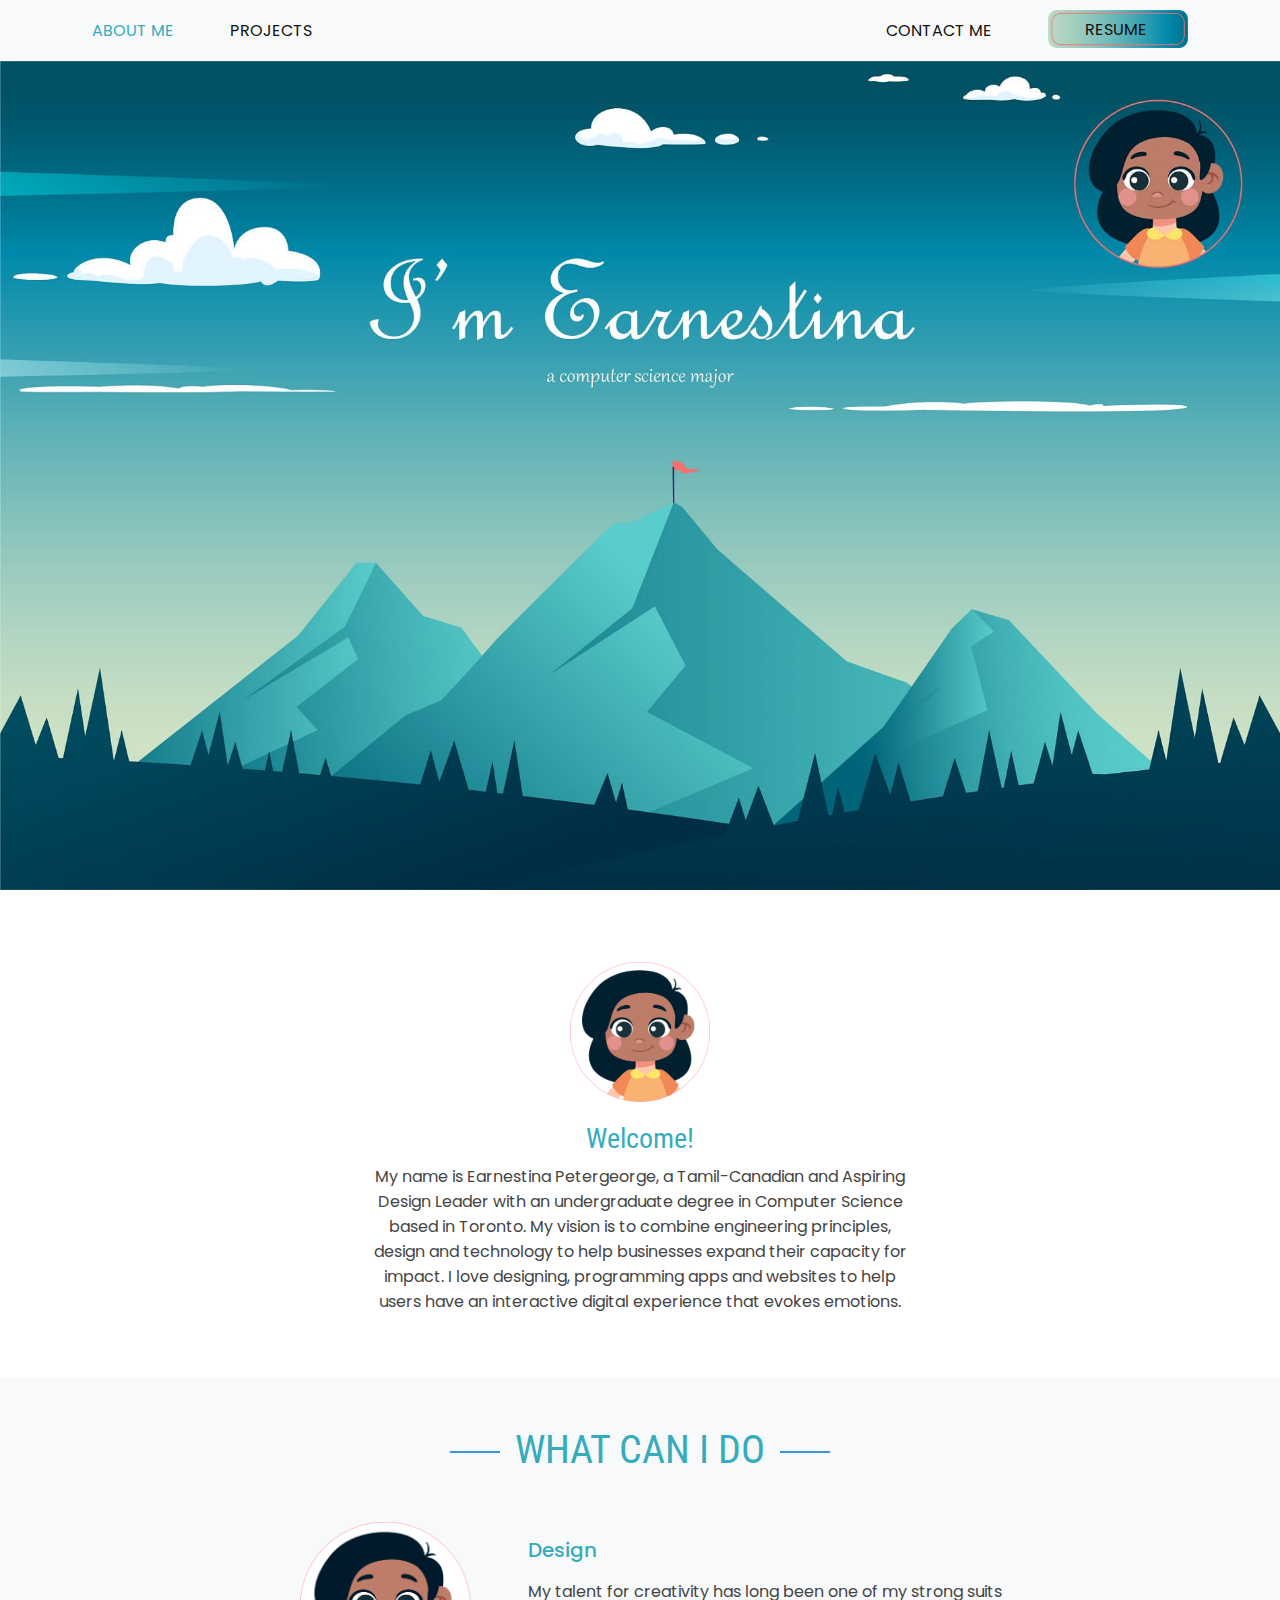
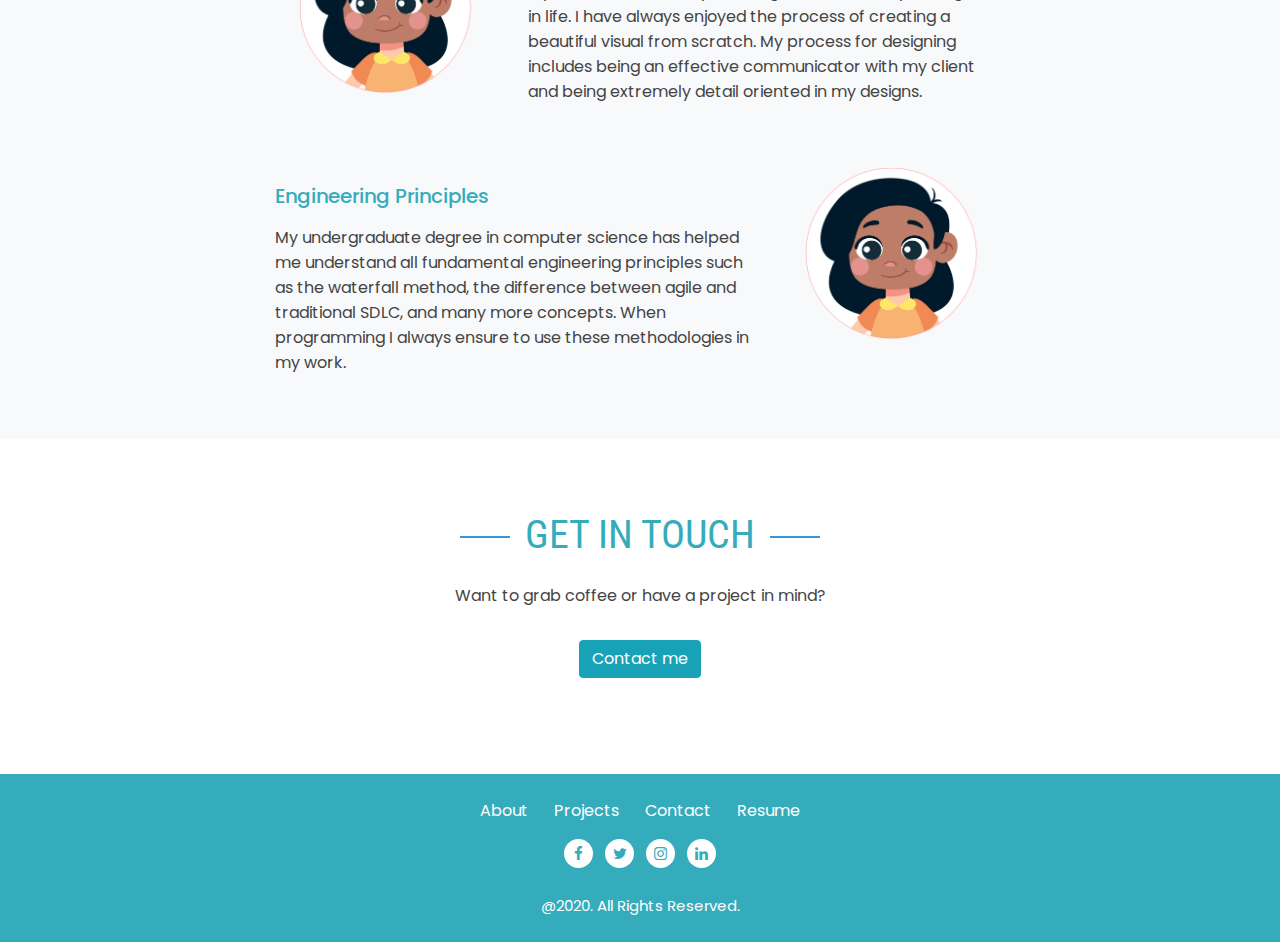
==== index.html @ 1e6b234a "Update index.html" ====
﻿<!DOCTYPE html>
<html lang="en">
<head>
    <title>Portfolio</title>
    <meta charset="utf-8">
    <meta name="viewport" content="width=device-width, initial-scale=1">
    <link rel="stylesheet" href="assets/css/bootstrap.min.css">
    <script src="assets/js/jquery.min.js"></script>
    <script src="assets/js/popper.min.js"></script>
    <script src="assets/js/bootstrap.min.js"></script>
    <link href="https://fonts.googleapis.com/css2?family=Poppins:wght@300;400;500&display=swap" rel="stylesheet">
    <link href="https://fonts.googleapis.com/css2?family=Roboto+Condensed:wght@400;700&display=swap" rel="stylesheet">
    <link href="https://fonts.googleapis.com/css2?family=Lobster+Two:wght@400;700&display=swap" rel="stylesheet">
    <link rel="stylesheet" href="assets/css/style.css">
    <link rel="stylesheet" href="assets/fonts/css/font-awesome.min.css">
</head>

<body>
    <nav class="navbar navbar-expand-md navbar-light bg-light custom-nav">
        <a class="navbar-brand d-lg-none" href="index.html">
            
        </a>
        <button class="navbar-toggler" type="button" data-toggle="collapse" data-target="#navbarToggle" aria-controls="navbarToggle" aria-expanded="false" aria-label="Toggle navigation">
            <span class="navbar-toggler-icon"></span>
        </button>
        <div class="collapse navbar-collapse justify-content-between" id="navbarToggle">

            <ul class="navbar-nav ml-xl-5">
                <li class="nav-item">
                    <a class="nav-link active-menu" href="index.html">About Me</a>
                </li>
                <li class="nav-item">
                    <a class="nav-link" href="projects.html">Projects</a>
                </li>
            </ul>
            <a class="navbar-brand d-none d-lg-block" href="index.html">
                
            </a>
            <ul class="navbar-nav mr-xl-5">
                <li class="nav-item">
                    <a class="nav-link" href="contact.html">Contact Me</a>
                </li>
                <li class="nav-item res-li">                   
                    <a class="nav-link res-link" target="_blank" href="assets/files/resume.pdf">
                        <img src="assets/images/Button.png" class="img-fluid res-btn" alt="img" />
                        <span>Resume</span>
                    </a>
                </li>

            </ul>
        </div>
    </nav>

    <img src="assets/images/banner.jpg" class="img-fluid w-100" alt="img" />

    <section class="mt-5 pt-4 mb-5">
        <div class="container">
            <div class="row">
                <div class="col-md-12 col-xl-6 offset-xl-3 text-center">
                    <img src="assets/images/im1.png" class="img-fluid" width="140" alt="img" />
                    <h3 class="colored mt-3">Welcome!</h3>
                    <p>
                        My name is Earnestina Petergeorge, a Tamil-Canadian and Aspiring Design Leader with an undergraduate degree in  Computer Science based in Toronto.

                        My vision is to combine engineering principles, design and technology to help businesses expand their capacity for impact. 
 
                        I love designing, programming apps and websites to help users have an interactive digital experience that evokes emotions.
 

        
                    </p>
                </div>
            </div>
        </div>
    </section>


    <section class="mt-5 pt-5 pb-5 mb-5 bg-light">
        <div class="container">
            <div class="row">
                <div class="col-md-12 col-xl-8 offset-xl-2">
                    <div class="section-title">
                        <h1 class="colored">What Can I Do</h1>
                    </div>
                    <div class="row mt-5">
                        <div class="col-md-4">
                            <img src="assets/images/img3.png" class="img-fluid mx-auto d-block" style="width:182px" alt="img" />
                        </div>
                        <div class="col-md-8">
                            <p class="colored mt-3 title-text">Design</p>
                            <p>
                                My talent for creativity has long been one of my strong suits in life. I have always enjoyed the process of creating a beautiful visual from scratch. My process for designing includes being an effective communicator with my client and being extremely detail oriented in my designs. 
 
                            </p>
                        </div>
                    </div>

                    <div class="row mt-5">
                        <div class="col-md-8 order-md-1 order-2">
                            <p class="colored mt-3 title-text">Engineering Principles </p>
                            <p>
                                My undergraduate degree in computer science has helped me understand all fundamental engineering principles such as the waterfall method, the difference between agile and traditional SDLC, and many more concepts. When programming I always ensure to use these methodologies in my work.
                            </p>
                        </div>
                        <div class="col-md-4 order-md-2 order-1">
                            <img src="assets/images/img3.png" class="img-fluid mx-auto d-block" style="width:182px" alt="img" />
                        </div>
                    </div>
                </div>
            </div>
        </div>
    </section>

    <section class="mt-5 pt-4 pb-5 mb-5">
        <div class="container">
            <div class="row">
                <div class="col-md-12 col-xl-6 offset-xl-3 text-center">

                    <div class="section-title">
                        <h1 class="colored">Get In Touch</h1>
                    </div>
                    <p class="mt-4">
                        Want to grab coffee or have a project in mind?
                    </p>
                    <a href="contact.html" class="btn btn-info mt-3">
                        Contact me
                    </a>
                </div>
            </div>
        </div>
    </section>

    <footer class="pt-4 pb-4">
        <div class="container">
            <div class="row">
                <div class="col-md-12">
                    <ul class="list-inline footer-list">
                        <li class="list-inline-item">
                            <a href="index.html">About</a>
                        </li>
                        <li class="list-inline-item">
                            <a href="projects.html">Projects</a>
                        </li>
                        <li class="list-inline-item">
                            <a href="contact.html">Contact</a>
                        </li>
                        <li class="list-inline-item">
                            <a href="files/resume.pdf">Resume</a>
                        </li>
                    </ul>
                    <ul class="list-inline social-list">
                        <li class="list-inline-item">
                            <a href="#">
                                <i class="fa fa-facebook"></i>
                            </a>
                        </li>
                        <li class="list-inline-item">
                            <a href="#">
                                <i class="fa fa-twitter"></i>
                            </a>
                        </li>
                        <li class="list-inline-item">
                            <a href="#">
                                <i class="fa fa-instagram"></i>
                            </a>
                        </li>
                        <li class="list-inline-item">
                            <a href="https://www.linkedin.com/in/earnestina-petergeorge-698077192/">
                                <i class="fa fa-linkedin"></i>
                            </a>
                        </li>
                    </ul>
                    <p>
                        @2020. All Rights Reserved.
                    </p>
                </div>
            </div>
        </div>
    </footer>

</body>
</html>
---- assets/css/style.css ----
body {
    font-size: 16px;
    line-height: 25px;
    color: #444444;
    font-weight: 400;
    font-family: 'Poppins', sans-serif;
}

h1, h2, h3, h4, h5 {
    color: #221e1e;
    font-weight: 400;
    font-family: 'Roboto Condensed', sans-serif;
}

.titles {
    font-family: 'Lobster Two', cursive;
}

.logo-img {
    width: 70px;
}

.colored {
    color: #35acbc;
}

.custom-nav a {
    color: #111 !important;
    text-transform: uppercase;
    margin: 2px 20px;
}

.navbar-nav .btn {
    color: white !important;
    padding-left: 20px !important;
    padding-right: 20px !important;
    border-radius: 25px;
}

.title-text {
    font-size: 20px;
    font-weight: 500;
}

.section-title {
    text-align: center;
}

.custom-nav .active-menu {
    color: #35acbc !important;
}

.section-title h1 {
    font-size: 40px;
    text-transform: uppercase;
    position: relative;
}

    .section-title h1::before, .section-title h1::after {
        content: '';
        width: 50px;
        height: 2px;
        background: #3498db;
        display: inline-block;
    }

    .section-title h1::before {
        margin: 0 15px 10px 0;
    }

    .section-title h1::after {
        margin: 0 0 10px 15px;
    }


footer {
    background: #35acbc;
    text-align: center;
}

    footer ul {
        text-align: center;
        color: white;
    }

.footer-list li a {
    color: white;
    padding: 3px 7px;
}

.social-list i {
    width: 29px;
    height: 29px;
    color: #35acbc;
    background: white;
    border-radius: 100%;
    line-height: 29px;
    font-size: 15px;
}

    .social-list i:hover {
        background: #eeeeee;
    }

footer p {
    color: white;
    margin-top: 25px;
    font-size: 15px;
    margin-bottom: 0px;
}

.bg-section {
    background-size: cover !important;
    background-position: center center !important;
    background-repeat: no-repeat !important;
    position: relative;
    width: 100% !important;
}

.header-sub {
    background-size: cover !important;
    background-position: center center !important;
    background-repeat: no-repeat !important;
    position: relative;
}

.bg-section-content-sub {
    padding: 100px 0px;
    text-align: center;
}

.bg-section-content h1 {
    font-size: 54px;
    color: #fff;
    margin-bottom: 0;
    margin-top: 0px;
    font-weight: 400;
    display: inline-block;
    background: #FFECB3;
    color: black;
    padding: 3px 20px;
}


.bg-section-content h2 {
    font-size: 30px;
    color: #fff;
    margin-top: 29px;
    margin-bottom: 37px;
    font-weight: 400;
}

.img-width {
    width: 80%;
    margin: 0 auto;
    display: block;
}

.my-skills {
    background: #35acbc33;
    padding: 82px 15px 15px 15px;
    margin-top: -64px;
}

.my-list {
    list-style: none;
    padding-left: 0px;
    position: relative;
    margin-top: 17px !important;
}


    .my-list li {
        margin-bottom: 20px;
        position: relative;
        padding-left: 35px;
        color: #333;
    }

    .my-list img {
        position: absolute;
        left: 0px;
        top: 2px;
        width: 23px;
    }

.contact-us a {
    color: #333;
    text-decoration: none;
}

.contact-us p {
    font-size: 17px;
    margin-bottom: 23px;
}

.res-btn {
    width: 140px;
}

    .res-btn:hover {
        opacity: 0.8;
    }


.res-li {
    position: relative;
}

.res-link {
    padding: 0;
}

.res-li span {
    position: absolute;
    left: 65px;
    top: 9px;
}


@media(min-width:1200px) {
    .project-details {
        margin-left: 40px;
    }

    .logo-img {
        width: 85px;
        margin-top: -9px;
        margin-bottom: -9px;
    }
}

@media(max-width:767px) {
    .section-title h1::before, .section-title h1::after {
        display: none;
    }
}
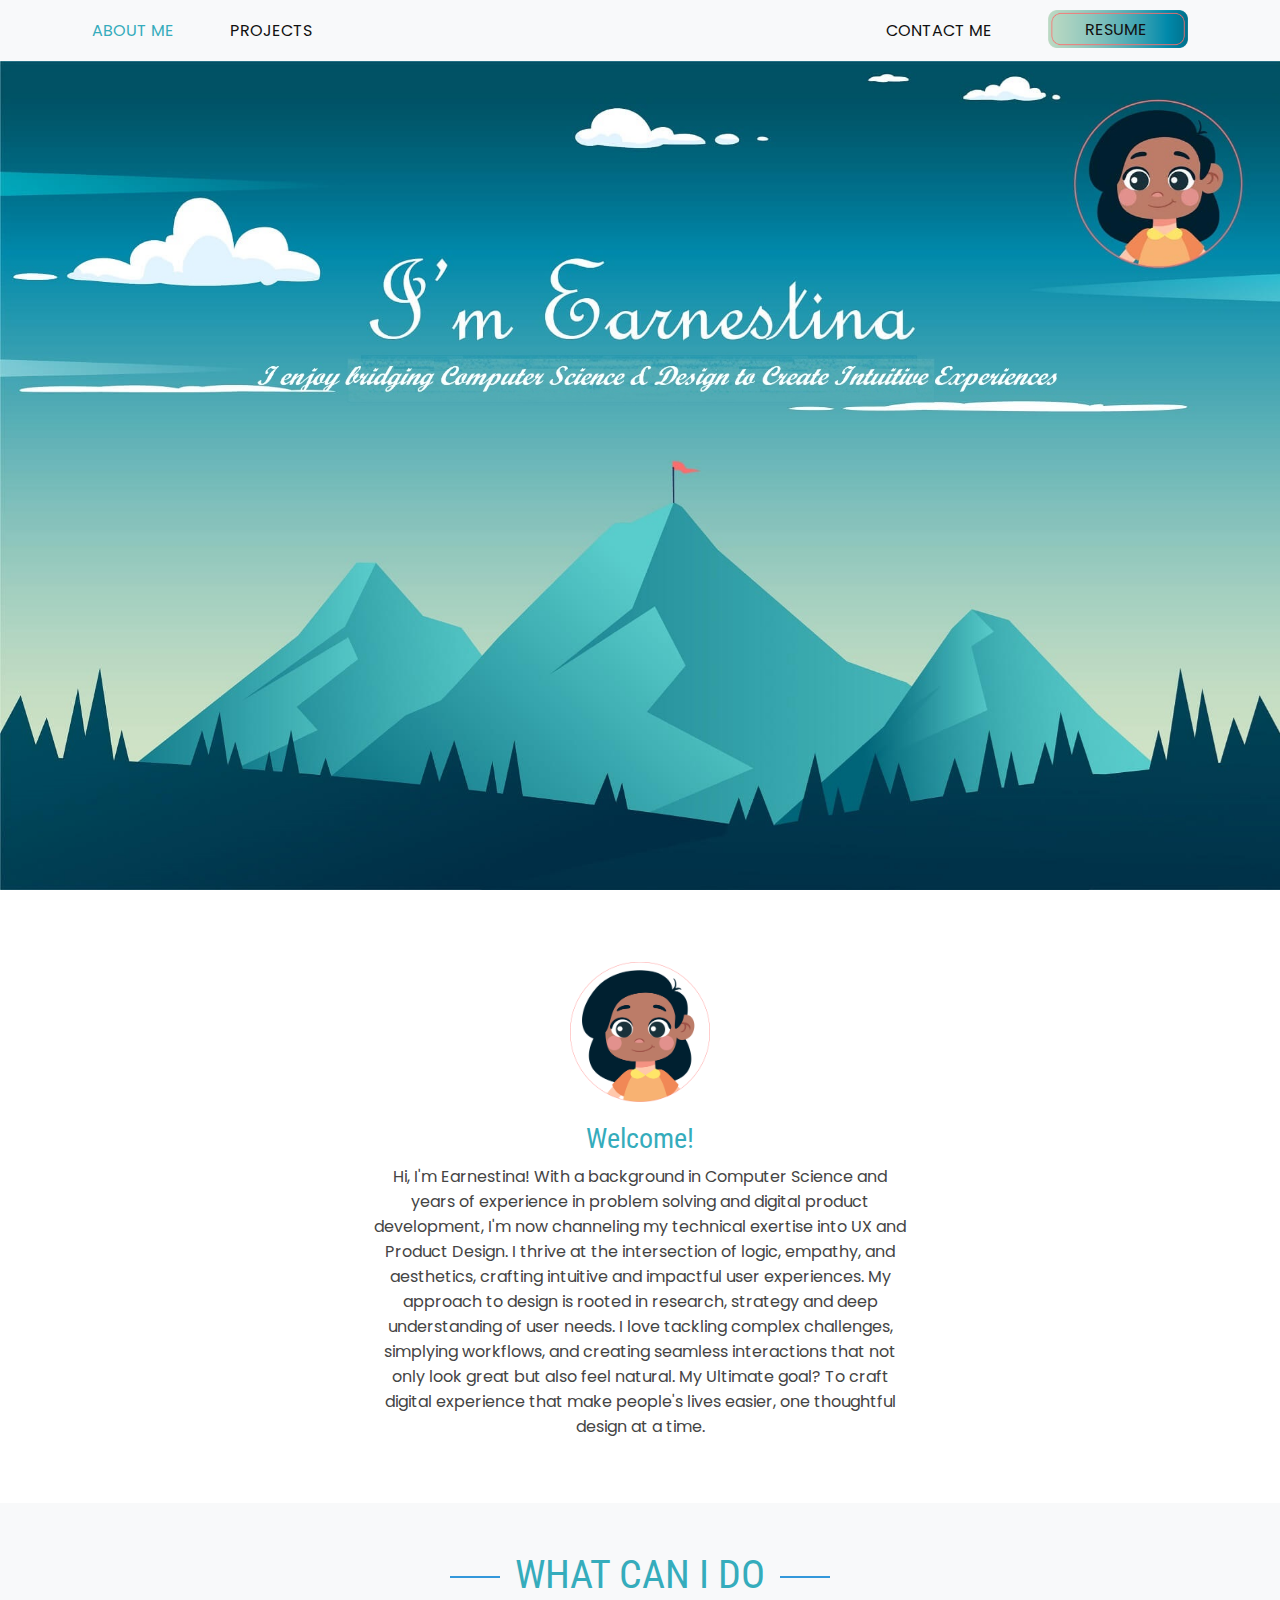
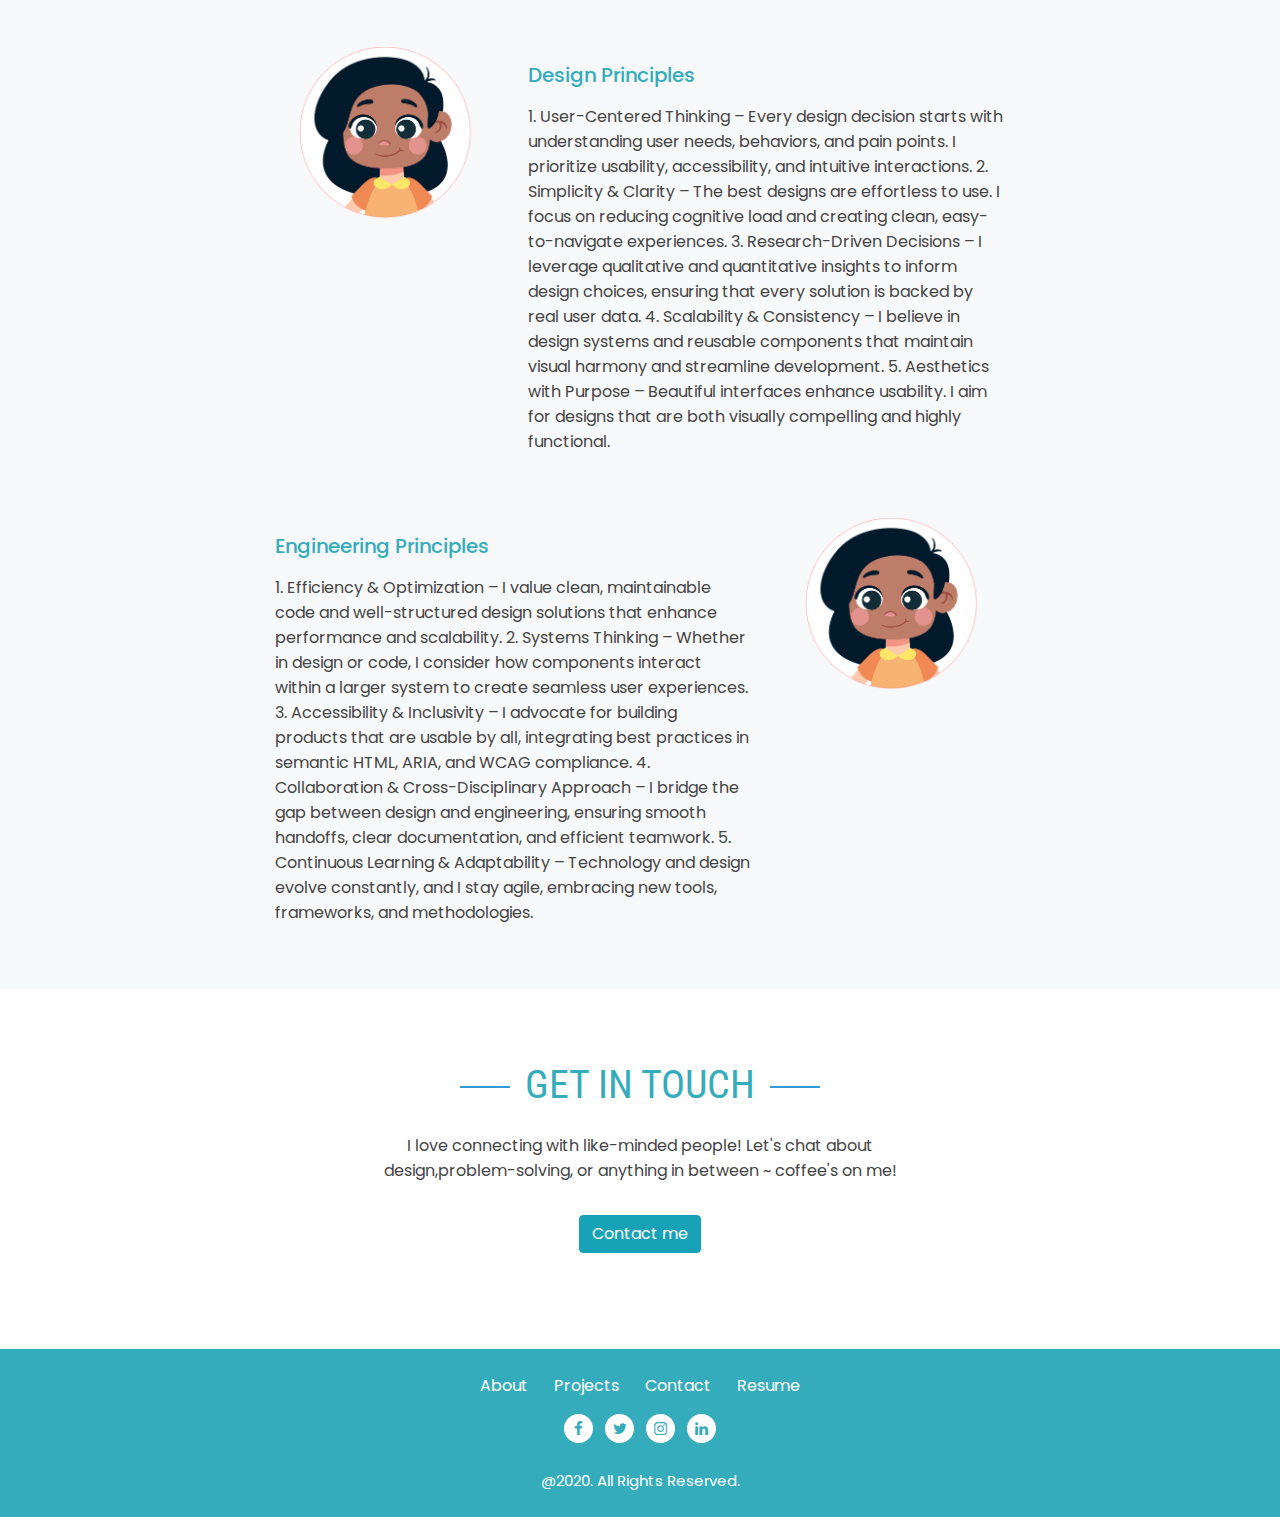
==== commit 60ba71a4: "Update index.html" ====
--- a/index.html
+++ b/index.html
@@ -41,7 +41,7 @@
                     <a class="nav-link" href="contact.html">Contact Me</a>
                 </li>
                 <li class="nav-item res-li">                   
-                    <a class="nav-link res-link" target="_blank" href="assets/files/resume.pdf">
+                    <a class="nav-link res-link" target="_blank" href="assets/files/Earnestina Petergeorge.pdf">
                         <img src="assets/images/Button.png" class="img-fluid res-btn" alt="img" />
                         <span>Resume</span>
                     </a>
@@ -60,11 +60,13 @@
                     <img src="assets/images/im1.png" class="img-fluid" width="140" alt="img" />
                     <h3 class="colored mt-3">Welcome!</h3>
                     <p>
-                        My name is Earnestina Petergeorge, a Tamil-Canadian and Aspiring Design Leader with an undergraduate degree in  Computer Science based in Toronto.
-
-                        My vision is to combine engineering principles, design and technology to help businesses expand their capacity for impact. 
- 
-                        I love designing, programming apps and websites to help users have an interactive digital experience that evokes emotions.
+                        Hi, I'm Earnestina! With a background in Computer Science and years of experience in problem solving and digital product development, I'm now channeling my technical exertise into UX and Product Design.
+                        
+                        I thrive at the intersection of logic, empathy, and aesthetics, crafting intuitive and impactful user experiences.
+                        
+                        My approach to design is rooted in research, strategy and deep understanding of user needs. I love tackling complex challenges, simplying workflows, and creating seamless interactions that not only look great but also feel natural.
+
+                        My Ultimate goal? To craft digital experience that make people's lives easier, one thoughtful design at a time.
  
 
         
@@ -87,9 +89,19 @@
                             <img src="assets/images/img3.png" class="img-fluid mx-auto d-block" style="width:182px" alt="img" />
                         </div>
                         <div class="col-md-8">
-                            <p class="colored mt-3 title-text">Design</p>
+                            <p class="colored mt-3 title-text">Design Principles</p>
                             <p>
-                                My talent for creativity has long been one of my strong suits in life. I have always enjoyed the process of creating a beautiful visual from scratch. My process for designing includes being an effective communicator with my client and being extremely detail oriented in my designs. 
+                                1. User-Centered Thinking – Every design decision starts with understanding user needs, behaviors, and pain points. I prioritize usability, accessibility, and intuitive interactions.
+
+                                2. Simplicity & Clarity – The best designs are effortless to use. I focus on reducing cognitive load and creating clean, easy-to-navigate experiences.
+
+                                3. Research-Driven Decisions – I leverage qualitative and quantitative insights to inform design choices, ensuring that every solution is backed by real user data.
+
+                                4. Scalability & Consistency – I believe in design systems and reusable components that maintain visual harmony and streamline development.
+
+                                5. Aesthetics with Purpose – Beautiful interfaces enhance usability. I aim for designs that are both visually compelling and highly functional.
+
+
  
                             </p>
                         </div>
@@ -99,7 +111,15 @@
                         <div class="col-md-8 order-md-1 order-2">
                             <p class="colored mt-3 title-text">Engineering Principles </p>
                             <p>
-                                My undergraduate degree in computer science has helped me understand all fundamental engineering principles such as the waterfall method, the difference between agile and traditional SDLC, and many more concepts. When programming I always ensure to use these methodologies in my work.
+                                1. Efficiency & Optimization – I value clean, maintainable code and well-structured design solutions that enhance performance and scalability.
+
+                                2. Systems Thinking – Whether in design or code, I consider how components interact within a larger system to create seamless user experiences.
+
+                                3. Accessibility & Inclusivity – I advocate for building products that are usable by all, integrating best practices in semantic HTML, ARIA, and WCAG compliance.
+
+                                4. Collaboration & Cross-Disciplinary Approach – I bridge the gap between design and engineering, ensuring smooth handoffs, clear documentation, and efficient teamwork.
+
+                                5. Continuous Learning & Adaptability – Technology and design evolve constantly, and I stay agile, embracing new tools, frameworks, and methodologies.
                             </p>
                         </div>
                         <div class="col-md-4 order-md-2 order-1">
@@ -120,7 +140,7 @@
                         <h1 class="colored">Get In Touch</h1>
                     </div>
                     <p class="mt-4">
-                        Want to grab coffee or have a project in mind?
+                        I love connecting with like-minded people! Let's chat about design,problem-solving, or anything in between ~ coffee's on me!
                     </p>
                     <a href="contact.html" class="btn btn-info mt-3">
                         Contact me
@@ -145,7 +165,7 @@
                             <a href="contact.html">Contact</a>
                         </li>
                         <li class="list-inline-item">
-                            <a href="files/resume.pdf">Resume</a>
+                            <a href="files/Earnestina Petergeorge.pdf">Resume</a>
                         </li>
                     </ul>
                     <ul class="list-inline social-list">
@@ -165,7 +185,7 @@
                             </a>
                         </li>
                         <li class="list-inline-item">
-                            <a href="https://www.linkedin.com/in/earnestina-petergeorge-698077192/">
+                            <a href="https://www.linkedin.com/in/earnestina/">
                                 <i class="fa fa-linkedin"></i>
                             </a>
                         </li>
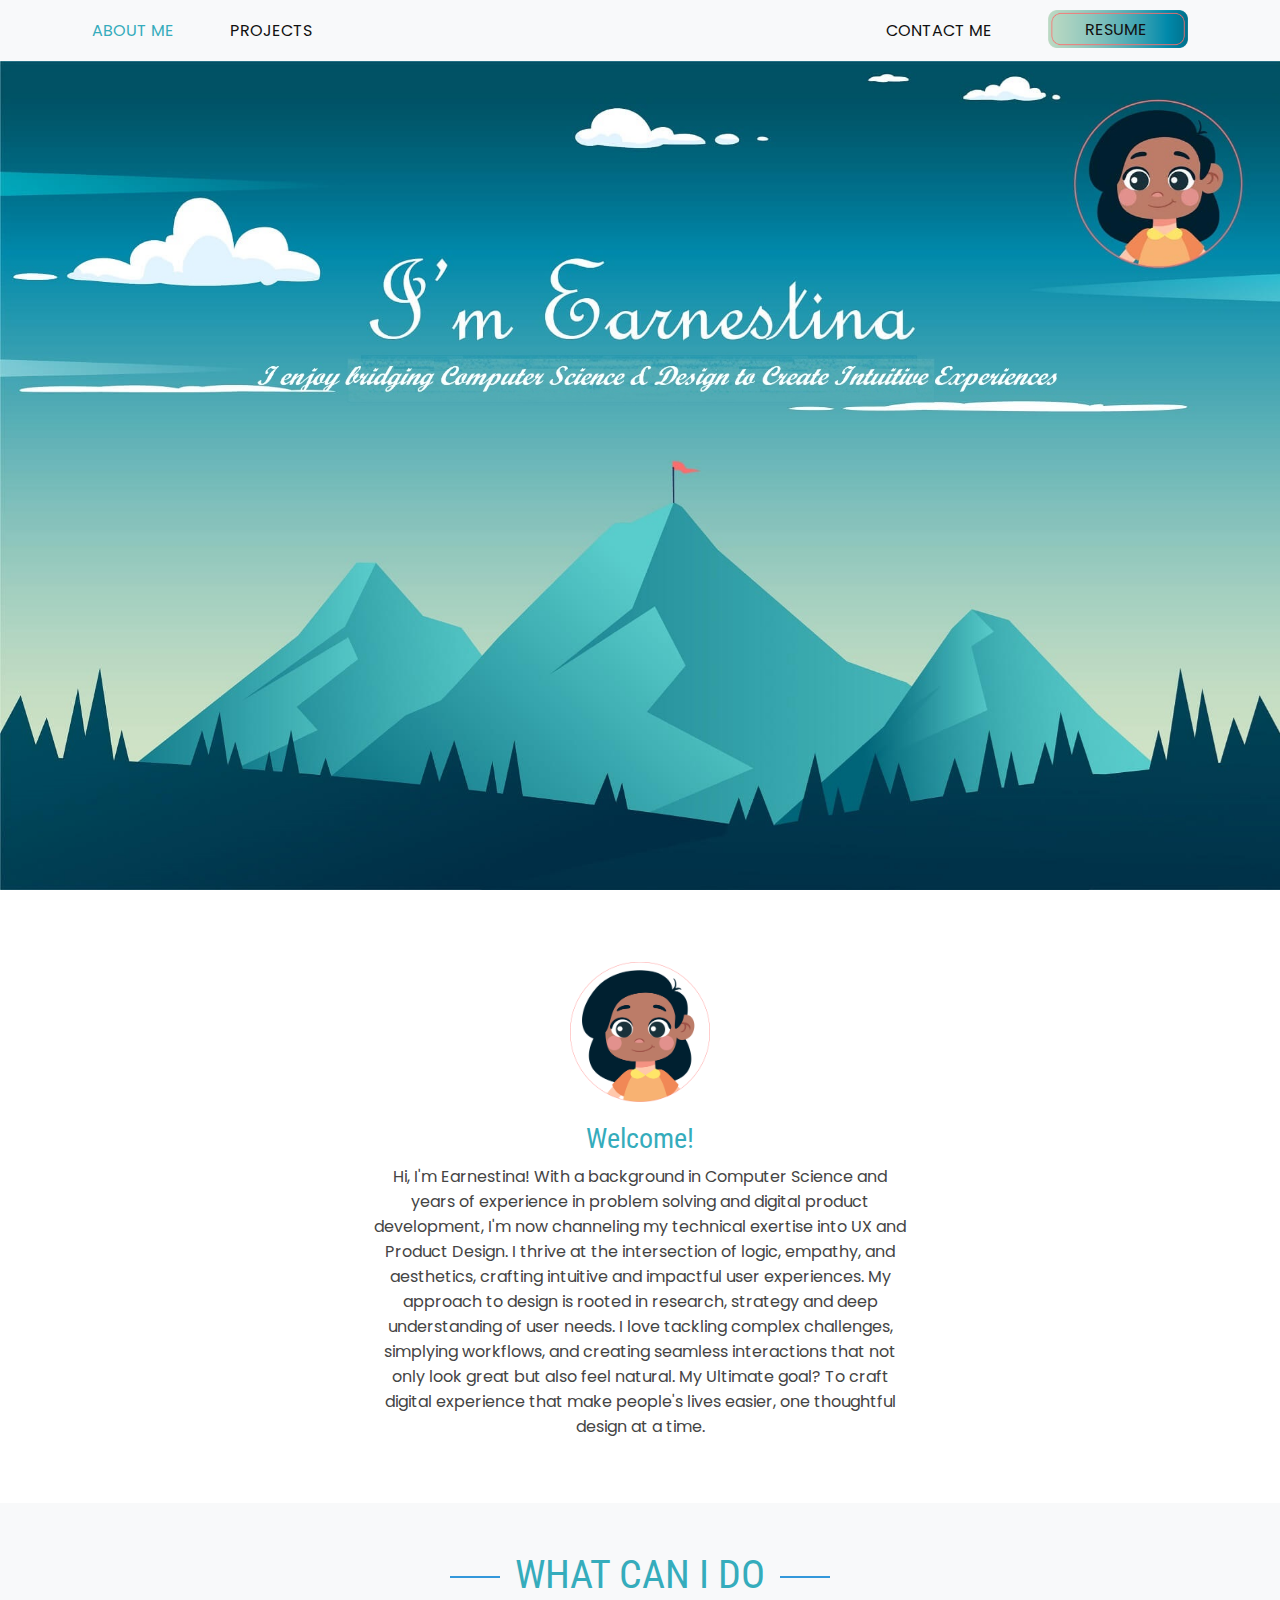
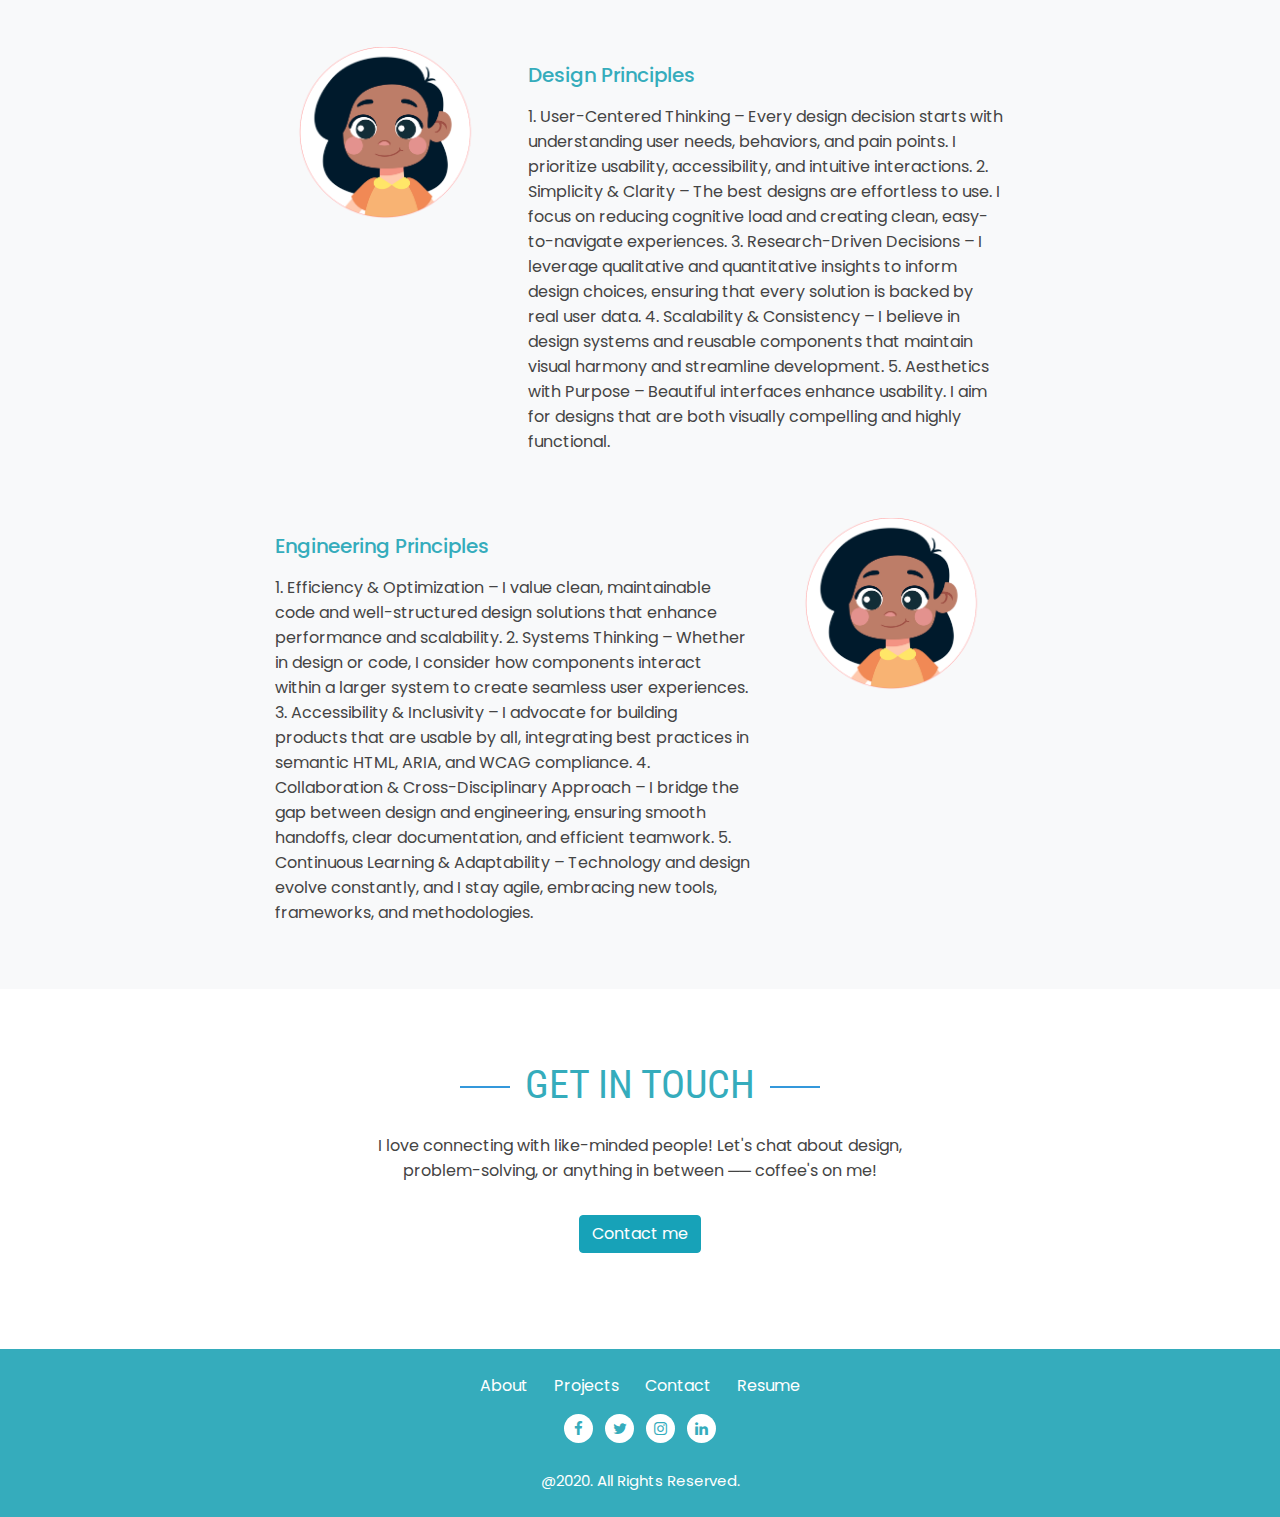
==== commit c8b79c55: "Update index.html" ====
--- a/index.html
+++ b/index.html
@@ -66,6 +66,8 @@
                         
                         My approach to design is rooted in research, strategy and deep understanding of user needs. I love tackling complex challenges, simplying workflows, and creating seamless interactions that not only look great but also feel natural.
 
+                        
+                        
                         My Ultimate goal? To craft digital experience that make people's lives easier, one thoughtful design at a time.
  
 
@@ -93,12 +95,20 @@
                             <p>
                                 1. User-Centered Thinking – Every design decision starts with understanding user needs, behaviors, and pain points. I prioritize usability, accessibility, and intuitive interactions.
 
+                               
+                                
                                 2. Simplicity & Clarity – The best designs are effortless to use. I focus on reducing cognitive load and creating clean, easy-to-navigate experiences.
 
+                               
+                               
                                 3. Research-Driven Decisions – I leverage qualitative and quantitative insights to inform design choices, ensuring that every solution is backed by real user data.
 
+                                
+                               
                                 4. Scalability & Consistency – I believe in design systems and reusable components that maintain visual harmony and streamline development.
 
+                                
+                               
                                 5. Aesthetics with Purpose – Beautiful interfaces enhance usability. I aim for designs that are both visually compelling and highly functional.
 
 
@@ -113,12 +123,20 @@
                             <p>
                                 1. Efficiency & Optimization – I value clean, maintainable code and well-structured design solutions that enhance performance and scalability.
 
+                               
+                                
                                 2. Systems Thinking – Whether in design or code, I consider how components interact within a larger system to create seamless user experiences.
 
+                                
+                                
                                 3. Accessibility & Inclusivity – I advocate for building products that are usable by all, integrating best practices in semantic HTML, ARIA, and WCAG compliance.
 
+                               
+                                
                                 4. Collaboration & Cross-Disciplinary Approach – I bridge the gap between design and engineering, ensuring smooth handoffs, clear documentation, and efficient teamwork.
 
+                                
+                                
                                 5. Continuous Learning & Adaptability – Technology and design evolve constantly, and I stay agile, embracing new tools, frameworks, and methodologies.
                             </p>
                         </div>
@@ -140,7 +158,7 @@
                         <h1 class="colored">Get In Touch</h1>
                     </div>
                     <p class="mt-4">
-                        I love connecting with like-minded people! Let's chat about design,problem-solving, or anything in between ~ coffee's on me!
+                        I love connecting with like-minded people! Let's chat about design, problem-solving, or anything in between ── coffee's on me!
                     </p>
                     <a href="contact.html" class="btn btn-info mt-3">
                         Contact me
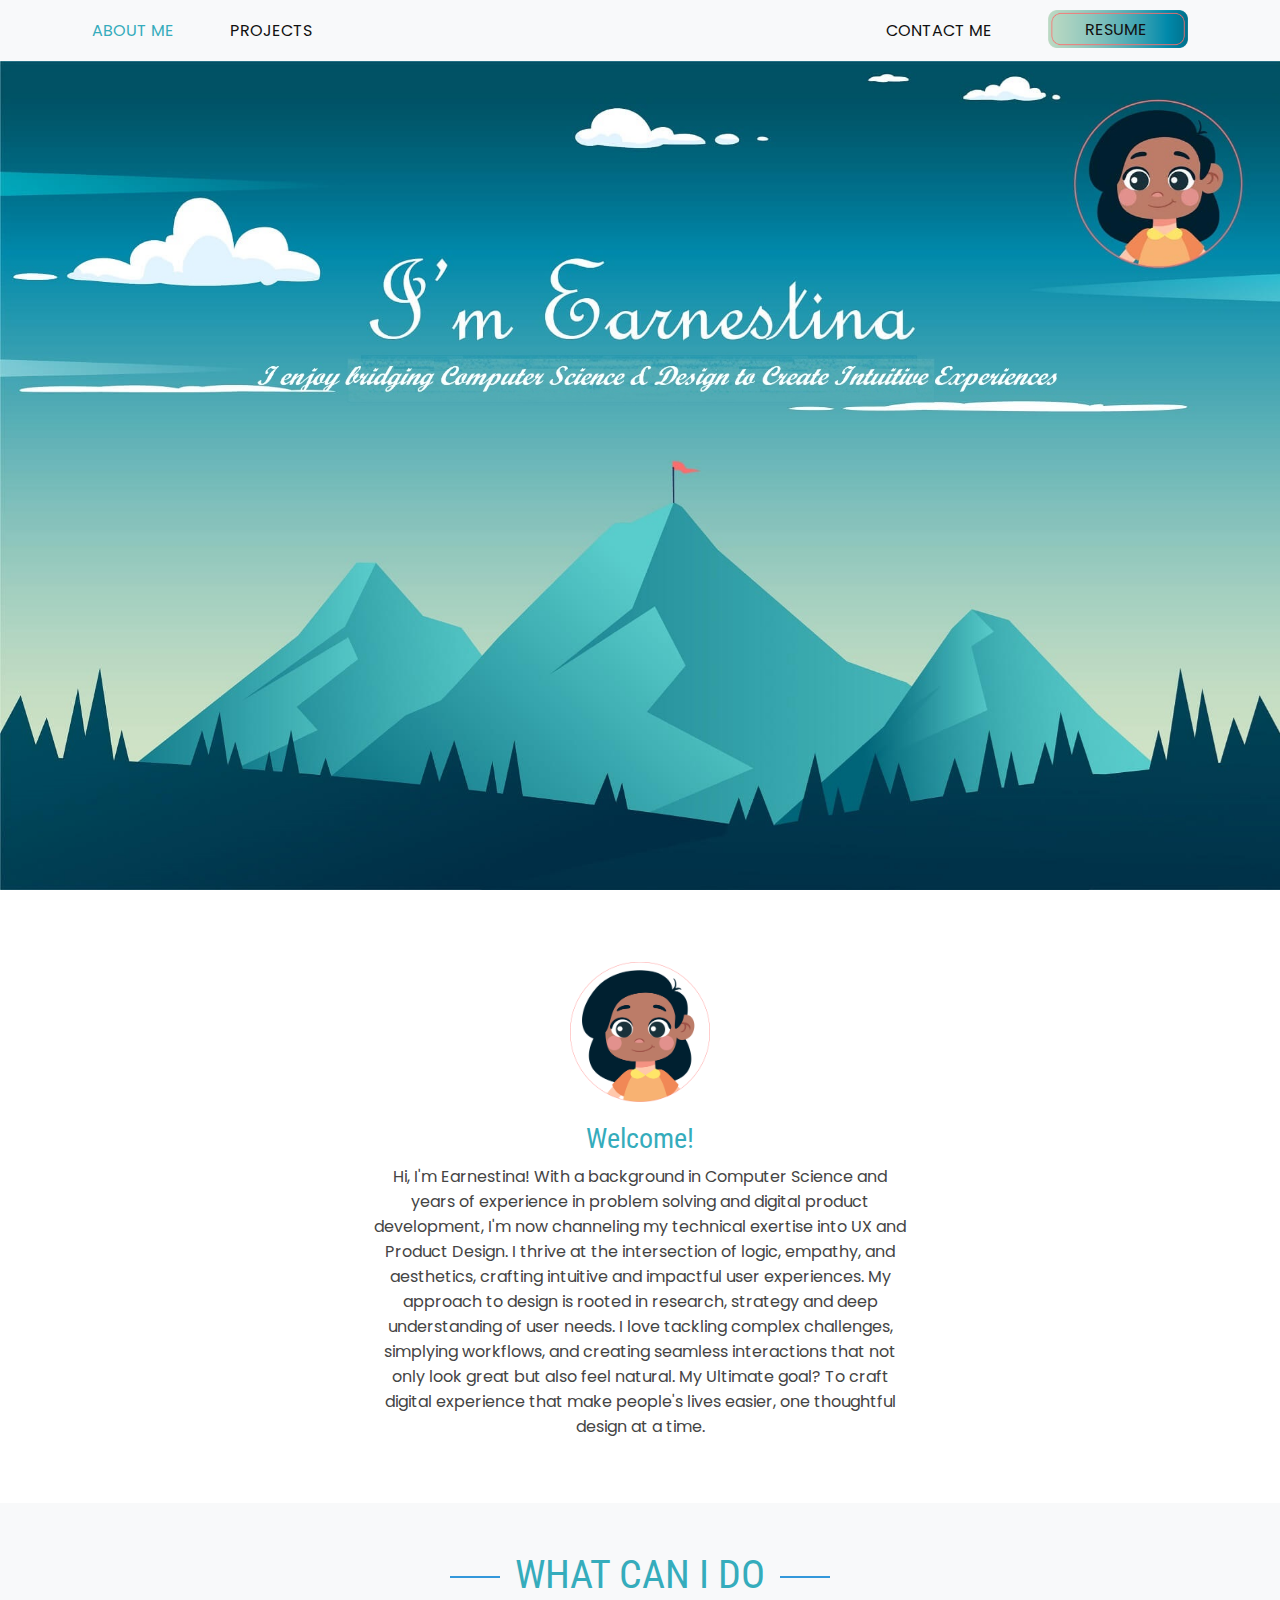
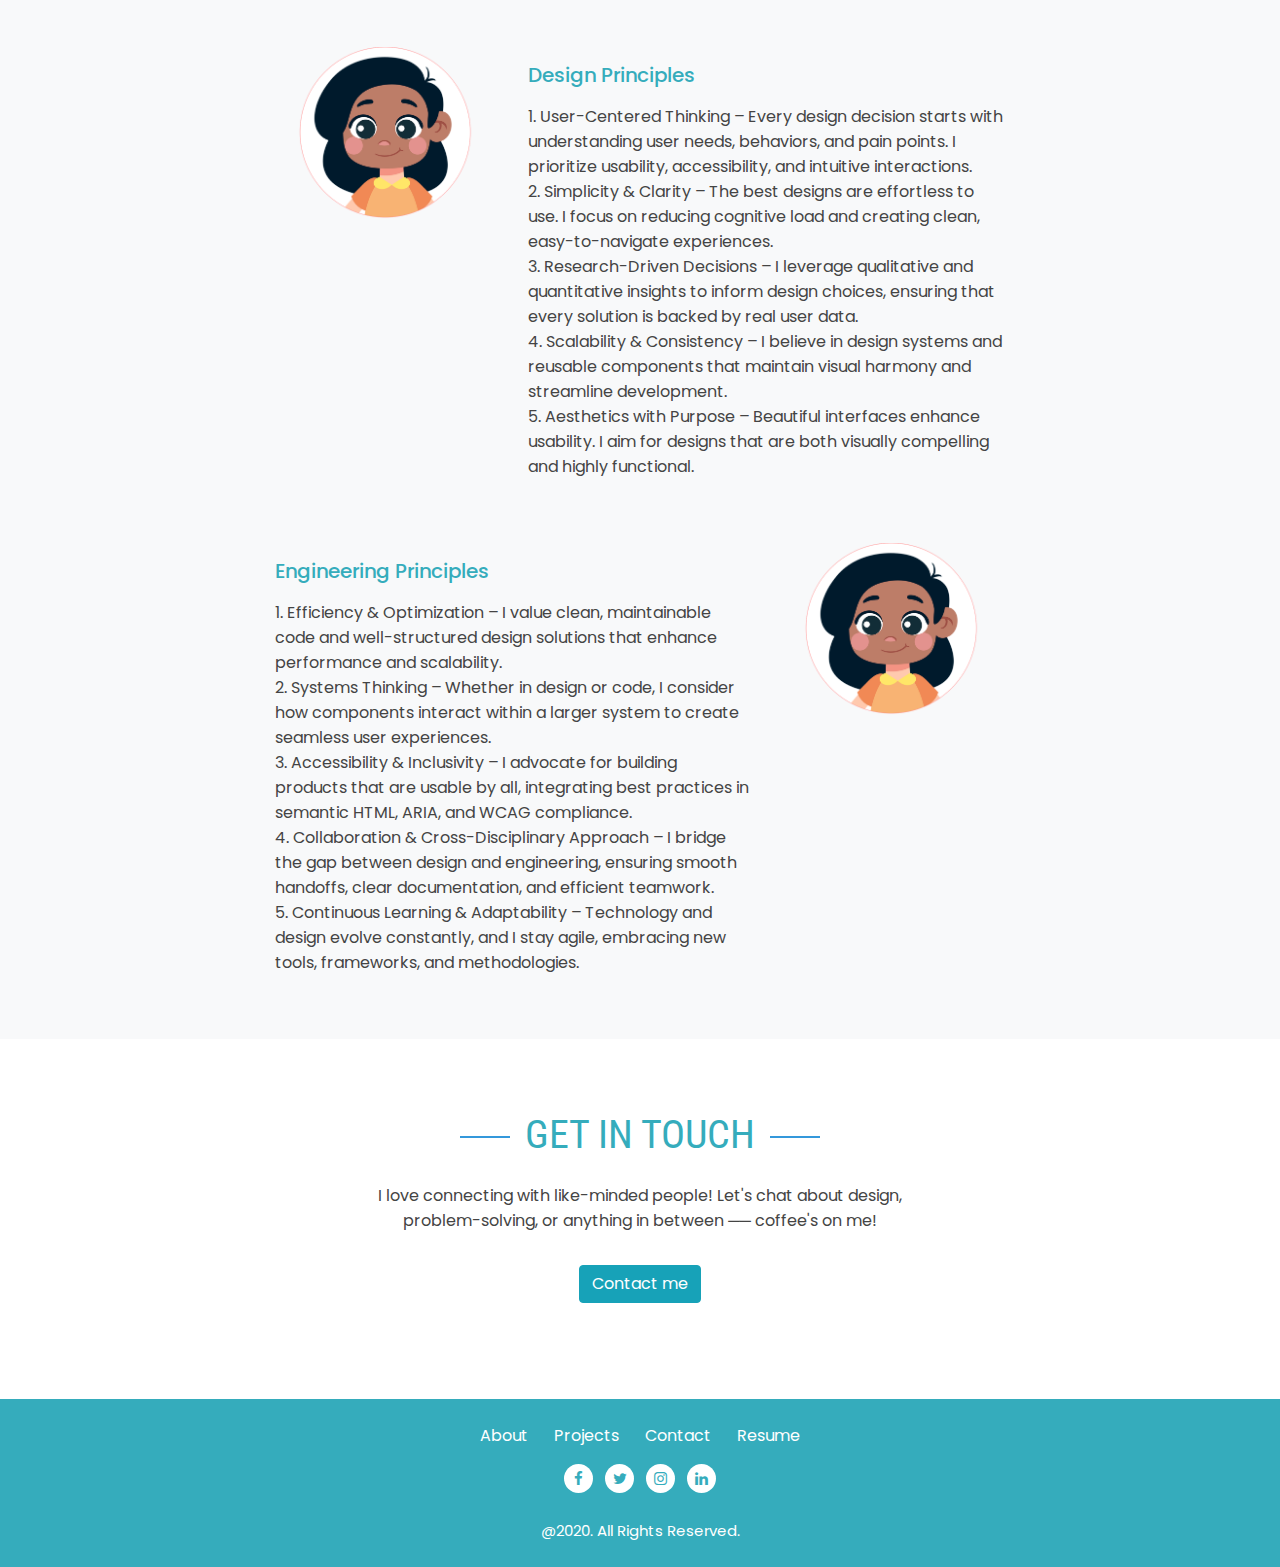
==== commit 23d050bc: "Update index.html" ====
--- a/index.html
+++ b/index.html
@@ -95,19 +95,19 @@
                             <p>
                                 1. User-Centered Thinking – Every design decision starts with understanding user needs, behaviors, and pain points. I prioritize usability, accessibility, and intuitive interactions.
 
-                               
+                               <br>
                                 
                                 2. Simplicity & Clarity – The best designs are effortless to use. I focus on reducing cognitive load and creating clean, easy-to-navigate experiences.
 
-                               
+                               <br>
                                
                                 3. Research-Driven Decisions – I leverage qualitative and quantitative insights to inform design choices, ensuring that every solution is backed by real user data.
 
-                                
+                                <br>
                                
                                 4. Scalability & Consistency – I believe in design systems and reusable components that maintain visual harmony and streamline development.
 
-                                
+                                <br>
                                
                                 5. Aesthetics with Purpose – Beautiful interfaces enhance usability. I aim for designs that are both visually compelling and highly functional.
 
@@ -123,19 +123,19 @@
                             <p>
                                 1. Efficiency & Optimization – I value clean, maintainable code and well-structured design solutions that enhance performance and scalability.
 
-                               
+                               <br>
                                 
                                 2. Systems Thinking – Whether in design or code, I consider how components interact within a larger system to create seamless user experiences.
 
-                                
+                                <br>
                                 
                                 3. Accessibility & Inclusivity – I advocate for building products that are usable by all, integrating best practices in semantic HTML, ARIA, and WCAG compliance.
 
-                               
+                               <br>
                                 
                                 4. Collaboration & Cross-Disciplinary Approach – I bridge the gap between design and engineering, ensuring smooth handoffs, clear documentation, and efficient teamwork.
 
-                                
+                                <br>
                                 
                                 5. Continuous Learning & Adaptability – Technology and design evolve constantly, and I stay agile, embracing new tools, frameworks, and methodologies.
                             </p>
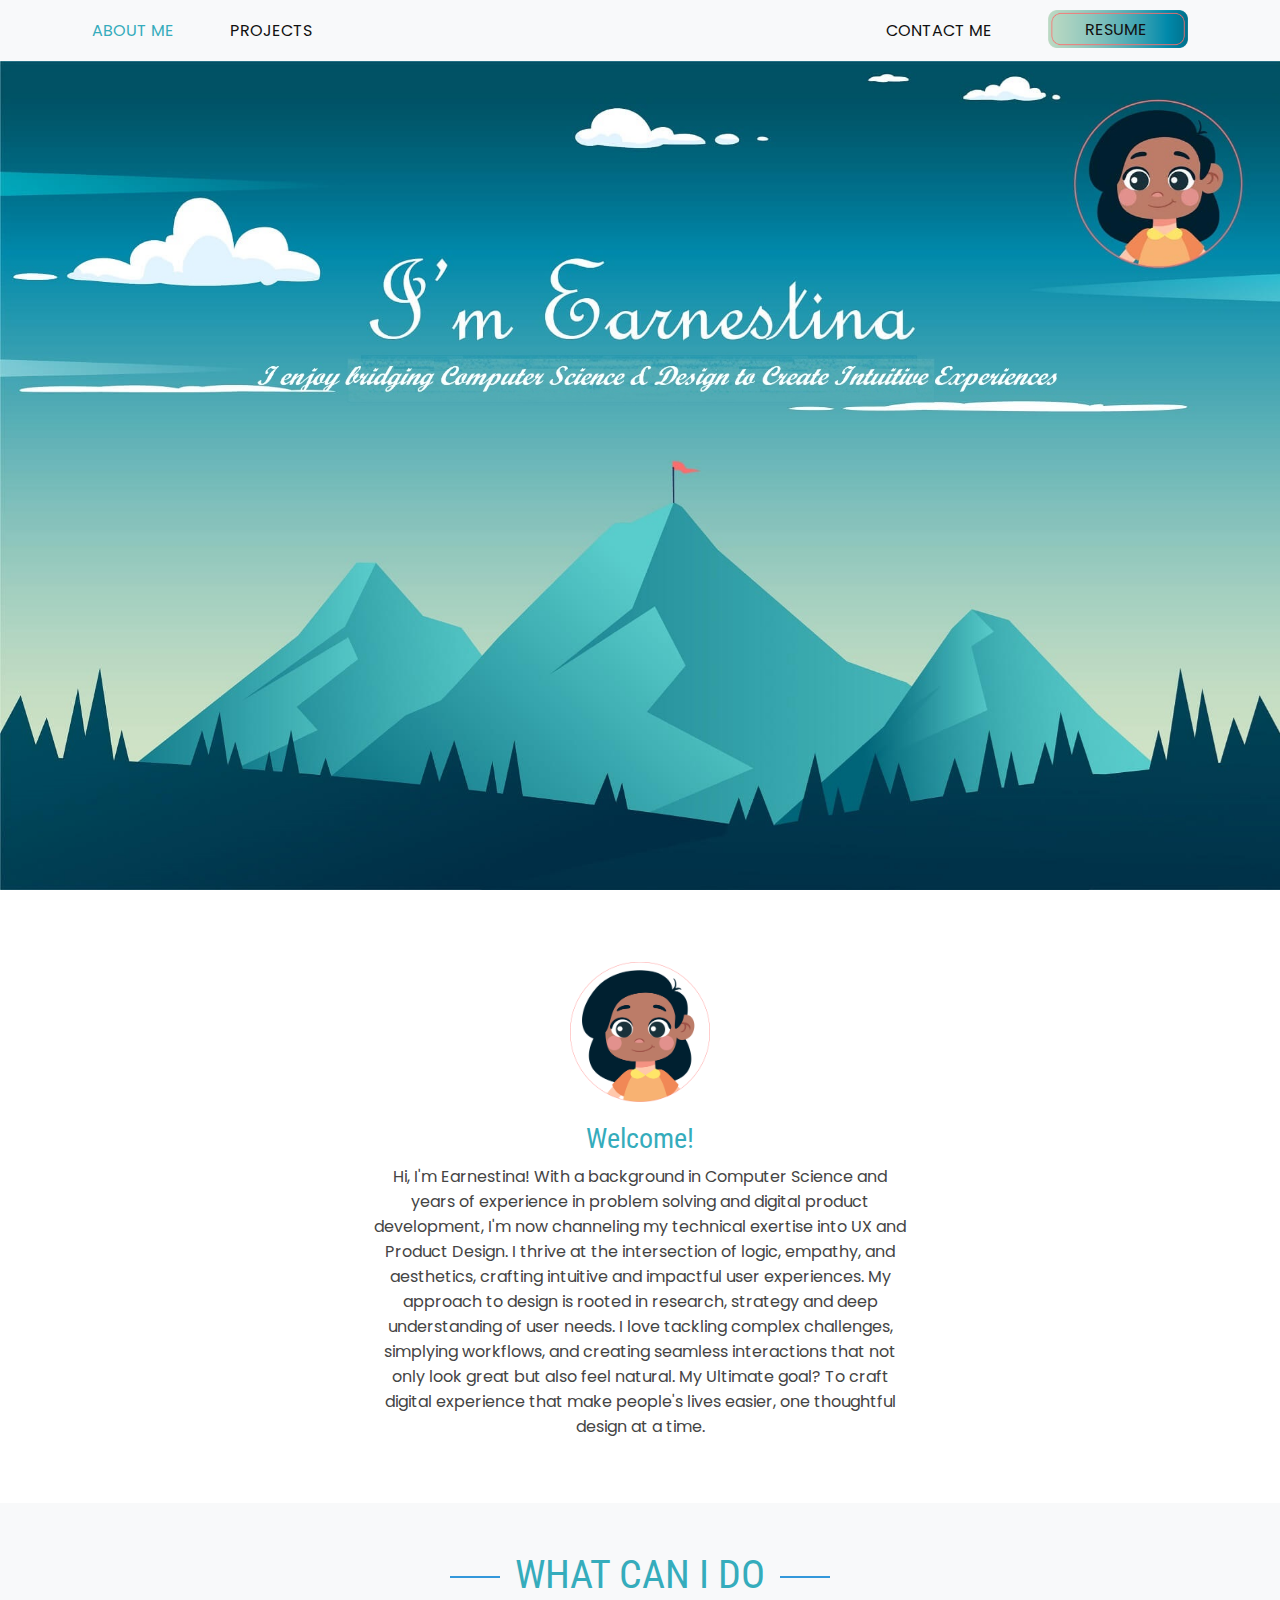
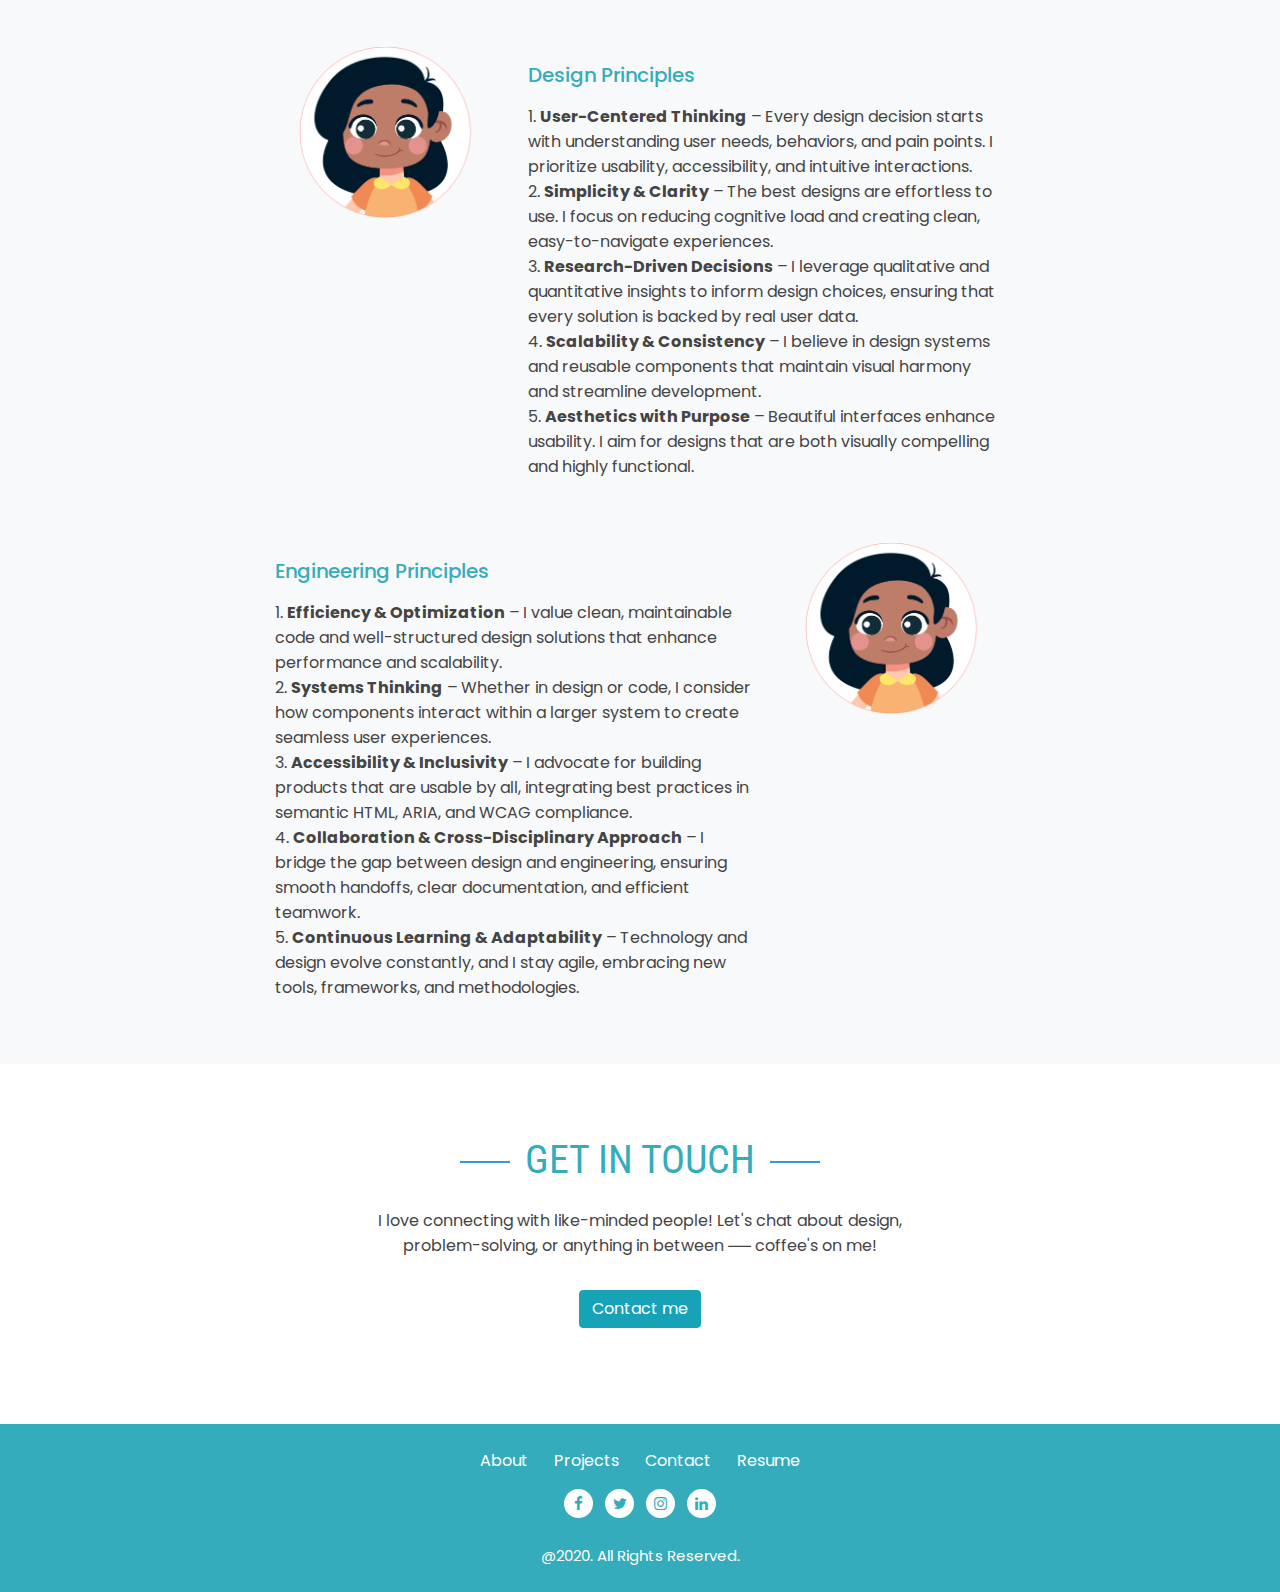
==== commit 8c6fb40e: "Update index.html" ====
--- a/index.html
+++ b/index.html
@@ -93,23 +93,23 @@
                         <div class="col-md-8">
                             <p class="colored mt-3 title-text">Design Principles</p>
                             <p>
-                                1. User-Centered Thinking – Every design decision starts with understanding user needs, behaviors, and pain points. I prioritize usability, accessibility, and intuitive interactions.
-
-                               <br>
-                                
-                                2. Simplicity & Clarity – The best designs are effortless to use. I focus on reducing cognitive load and creating clean, easy-to-navigate experiences.
+                                1. <strong>User-Centered Thinking</strong> – Every design decision starts with understanding user needs, behaviors, and pain points. I prioritize usability, accessibility, and intuitive interactions.
+
+                               <br>
+                                
+                                2. <strong>Simplicity & Clarity</strong> – The best designs are effortless to use. I focus on reducing cognitive load and creating clean, easy-to-navigate experiences.
 
                                <br>
                                
-                                3. Research-Driven Decisions – I leverage qualitative and quantitative insights to inform design choices, ensuring that every solution is backed by real user data.
+                                3. <strong>Research-Driven Decisions</strong> – I leverage qualitative and quantitative insights to inform design choices, ensuring that every solution is backed by real user data.
 
                                 <br>
                                
-                                4. Scalability & Consistency – I believe in design systems and reusable components that maintain visual harmony and streamline development.
+                                4. <strong>Scalability & Consistency</strong> – I believe in design systems and reusable components that maintain visual harmony and streamline development.
 
                                 <br>
                                
-                                5. Aesthetics with Purpose – Beautiful interfaces enhance usability. I aim for designs that are both visually compelling and highly functional.
+                                5. <strong>Aesthetics with Purpose</strong> – Beautiful interfaces enhance usability. I aim for designs that are both visually compelling and highly functional.
 
 
  
@@ -121,23 +121,23 @@
                         <div class="col-md-8 order-md-1 order-2">
                             <p class="colored mt-3 title-text">Engineering Principles </p>
                             <p>
-                                1. Efficiency & Optimization – I value clean, maintainable code and well-structured design solutions that enhance performance and scalability.
-
-                               <br>
-                                
-                                2. Systems Thinking – Whether in design or code, I consider how components interact within a larger system to create seamless user experiences.
-
-                                <br>
-                                
-                                3. Accessibility & Inclusivity – I advocate for building products that are usable by all, integrating best practices in semantic HTML, ARIA, and WCAG compliance.
-
-                               <br>
-                                
-                                4. Collaboration & Cross-Disciplinary Approach – I bridge the gap between design and engineering, ensuring smooth handoffs, clear documentation, and efficient teamwork.
-
-                                <br>
-                                
-                                5. Continuous Learning & Adaptability – Technology and design evolve constantly, and I stay agile, embracing new tools, frameworks, and methodologies.
+                                1. <strong>Efficiency & Optimization</strong> – I value clean, maintainable code and well-structured design solutions that enhance performance and scalability.
+
+                               <br>
+                                
+                                2. <strong>Systems Thinking</strong> – Whether in design or code, I consider how components interact within a larger system to create seamless user experiences.
+
+                                <br>
+                                
+                                3. <strong>Accessibility & Inclusivity</strong> – I advocate for building products that are usable by all, integrating best practices in semantic HTML, ARIA, and WCAG compliance.
+
+                               <br>
+                                
+                                4. <strong>Collaboration & Cross-Disciplinary Approach</strong> – I bridge the gap between design and engineering, ensuring smooth handoffs, clear documentation, and efficient teamwork.
+
+                                <br>
+                                
+                                5. <strong>Continuous Learning & Adaptability</strong> – Technology and design evolve constantly, and I stay agile, embracing new tools, frameworks, and methodologies.
                             </p>
                         </div>
                         <div class="col-md-4 order-md-2 order-1">
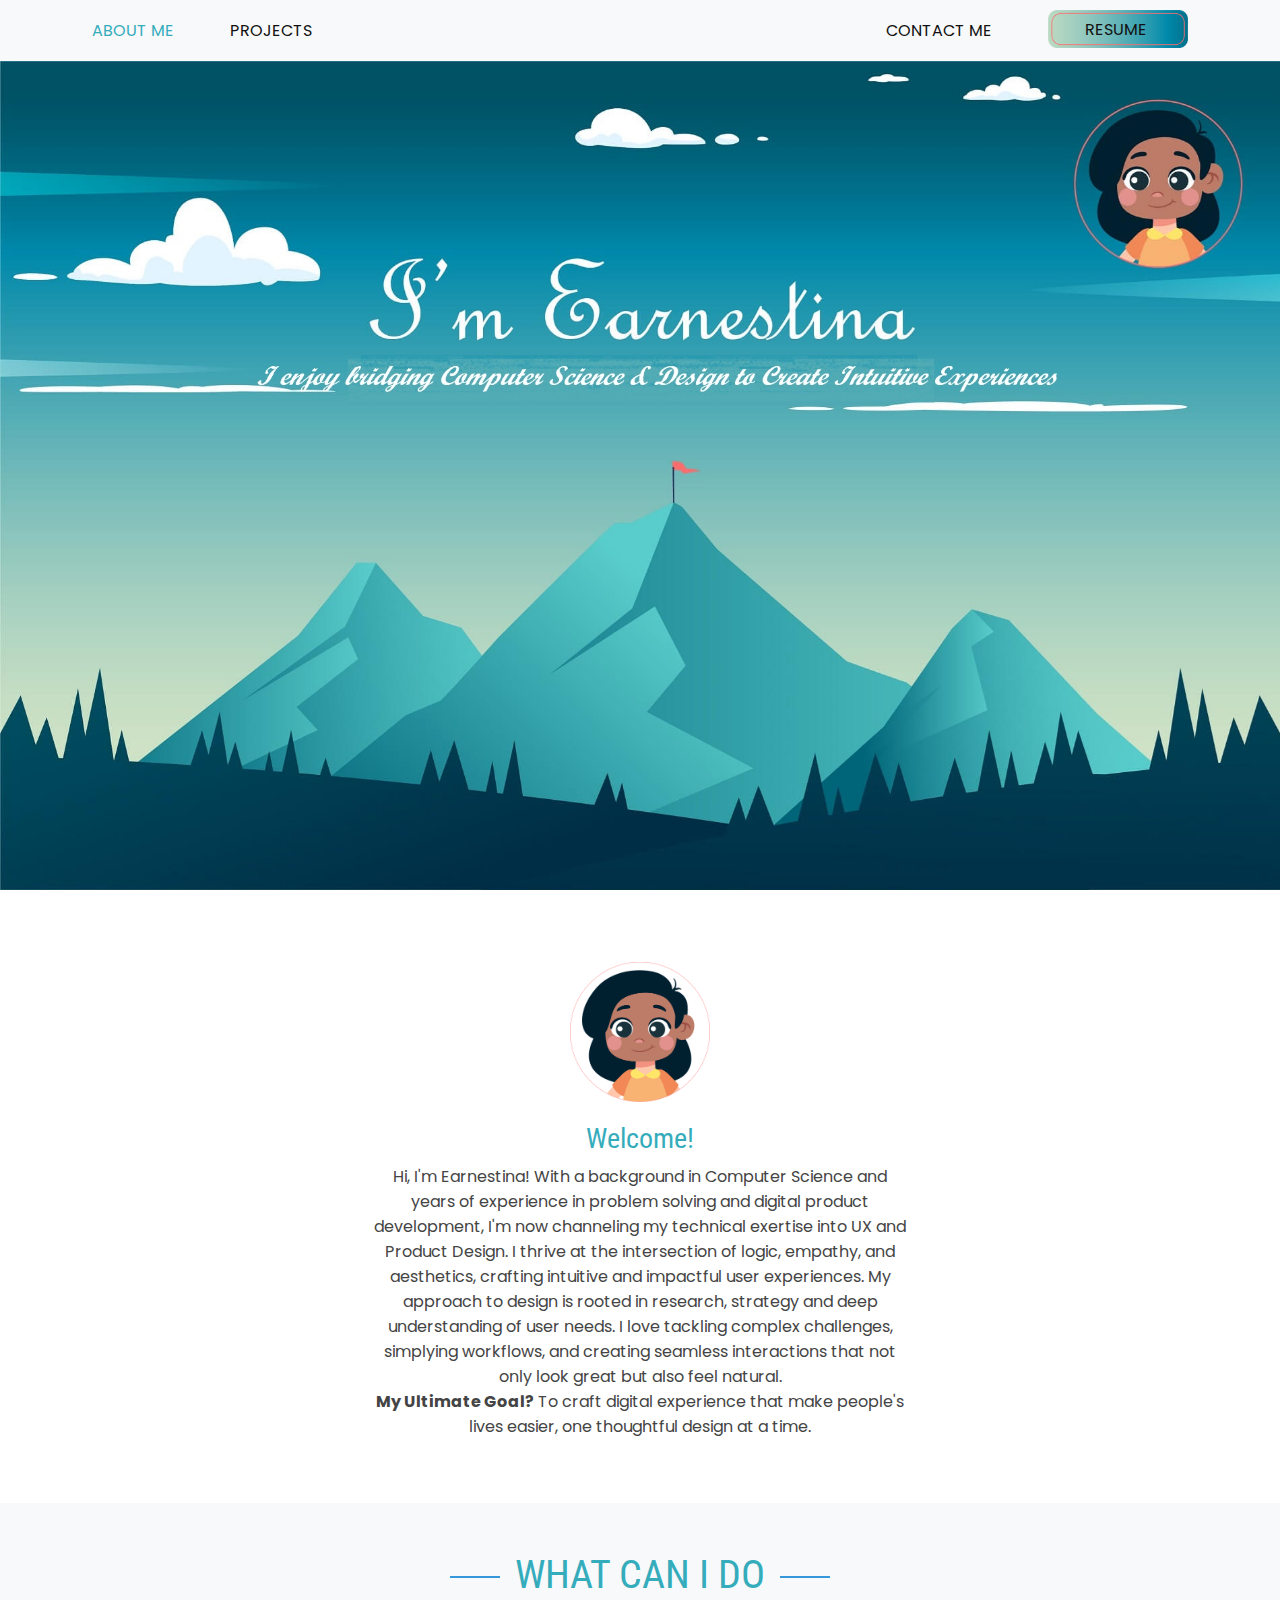
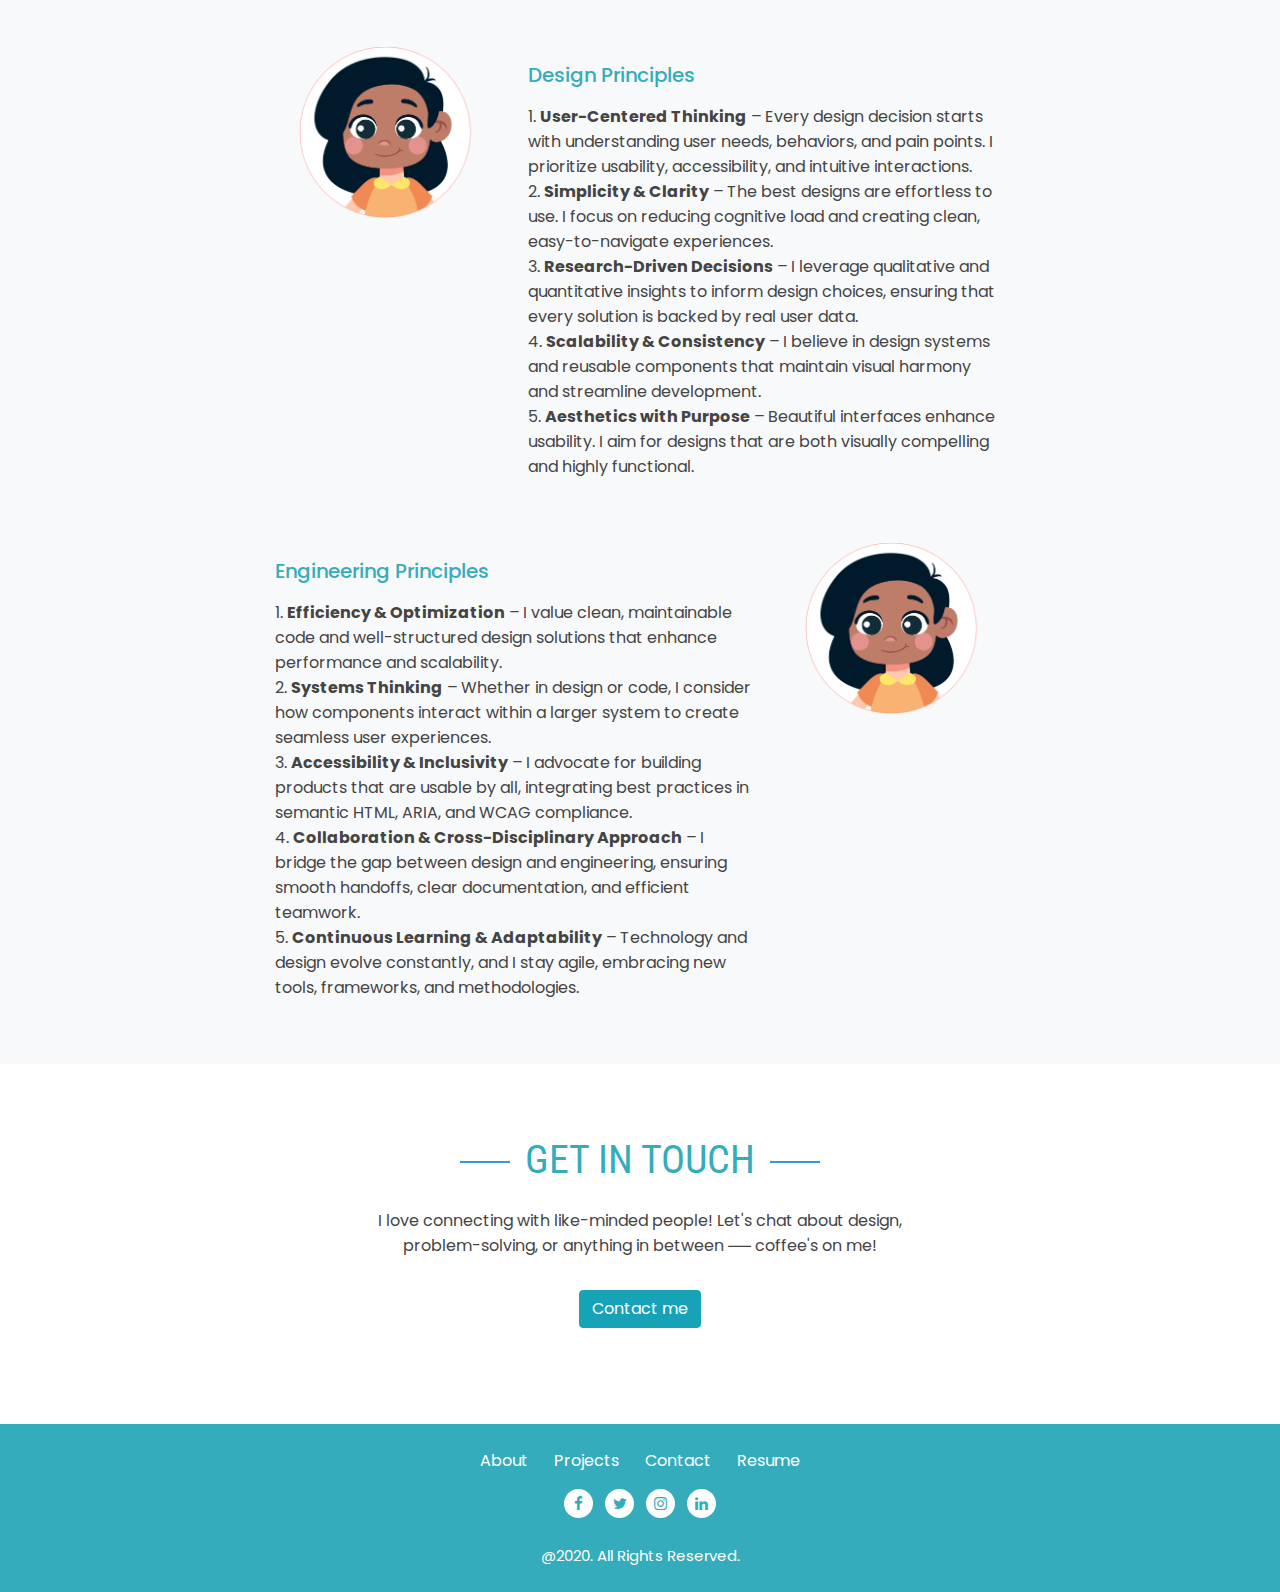
==== commit 2556c018: "Update index.html" ====
--- a/index.html
+++ b/index.html
@@ -66,9 +66,9 @@
                         
                         My approach to design is rooted in research, strategy and deep understanding of user needs. I love tackling complex challenges, simplying workflows, and creating seamless interactions that not only look great but also feel natural.
 
+                        <br>
                         
-                        
-                        My Ultimate goal? To craft digital experience that make people's lives easier, one thoughtful design at a time.
+                       <strong> My Ultimate Goal?</strong> To craft digital experience that make people's lives easier, one thoughtful design at a time.
  
 
         
